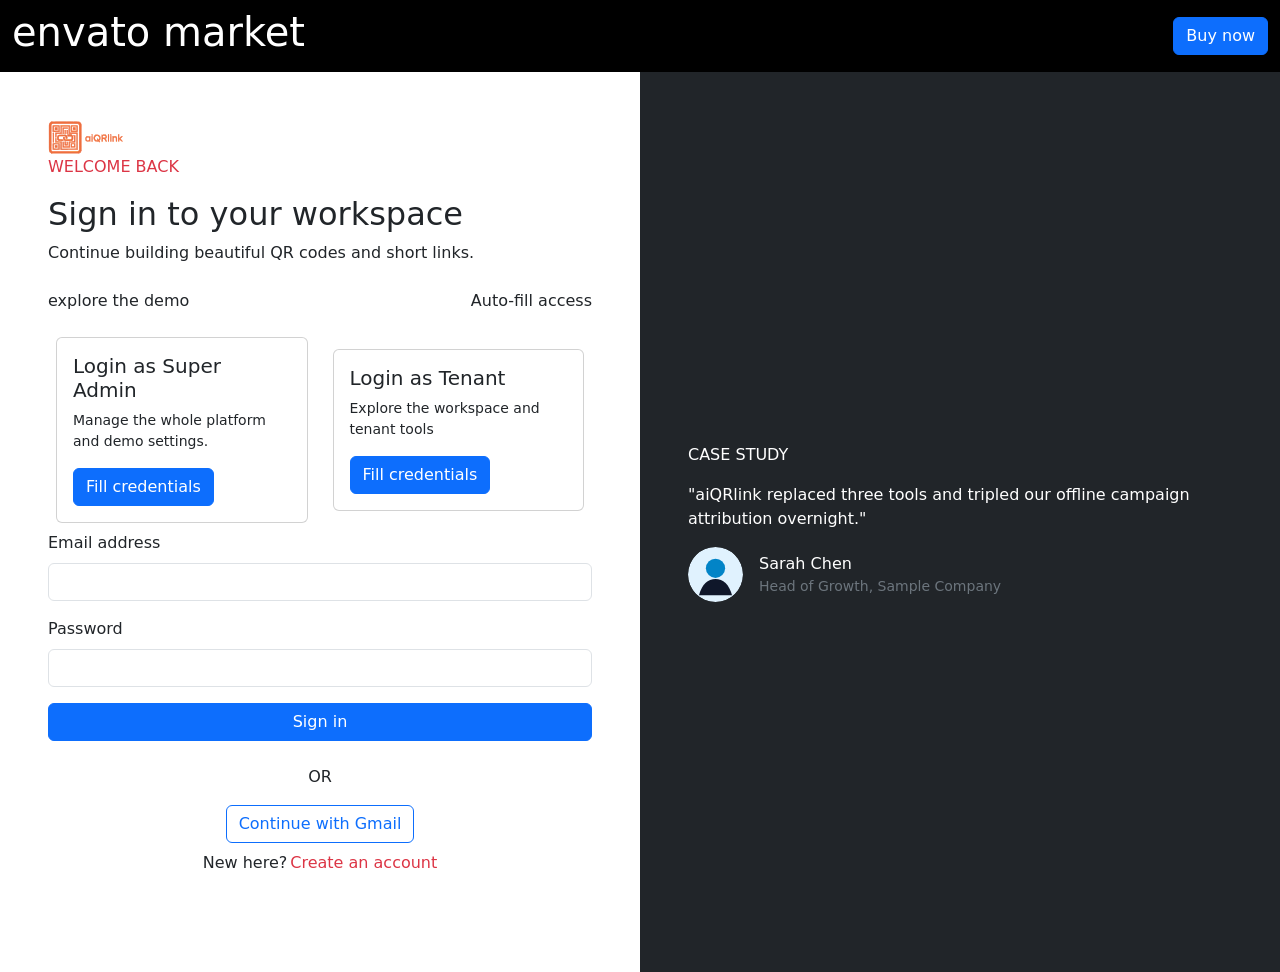
==== session 8 task/bootstrap.html @ 475eee12 "Add session 8 task" ====
<!DOCTYPE html>
<html lang="en">

<head>
    <meta charset="UTF-8">
    <meta name="viewport" content="width=device-width, initial-scale=1.0">
    <title>Document</title>
    <link href="https://cdn.jsdelivr.net/npm/bootstrap@5.3.8/dist/css/bootstrap.min.css" rel="stylesheet"
        integrity="sha384-sRIl4kxILFvY47J16cr9ZwB07vP4J8+LH7qKQnuqkuIAvNWLzeN8tE5YBujZqJLB" crossorigin="anonymous">
    <link rel="stylesheet" href="style.css">

</head>

<body>
    <nav class="navbar navbar-light bg-light">
        <div class="container-fluid">
            <p class="h1 text-white">envato market</p>
            <div class="btn-group" role="group" aria-label="Basic example">
                <button type="button" class="btn btn-primary">Buy now</button>
            </div>
        </div>
    </nav>
    <section class="container-fluid">
        <div class="row">
            <div class="col-md-6 min-vh-100 bg-primery p-5">
                <img src="images/aiqrlink-logo (1).svg" alt="" style="height: 35px;">
                <div class="w-100">
                    <p class="text-danger">WELCOME BACK</p>
                    <h2 class="text-dark">Sign in to your workspace</h2>
                    <p class="mb-4">Continue building beautiful QR codes and short links.</p>
                    <div class="d-flex" style="justify-content: space-between;">
                        <p class="text-small">explore the demo</p>
                        <p>Auto-fill access</p>
                    </div>
                </div>
                <div class="d-flex p-2" style="gap: 25px; align-items: center;">
                    <div class="card" style="width: 25rem;">
                        <img src="" class="card-img-top" alt="">
                        <div class="card-body">
                            <h5 class="card-title">Login as Super Admin</h5>
                            <p class="card-text small">Manage the whole platform and demo settings.</p>
                            <a href="#" class="btn btn-primary">Fill credentials </a>
                        </div>
                    </div>
                    <div class="card" style="width: 25rem;">
                        <img src="" class="card-img-top" alt="">
                        <div class="card-body">
                            <h5 class="card-title">Login as Tenant</h5>
                            <p class="card-text small">Explore the workspace and tenant tools</p>
                            <a href="#" class="btn btn-primary">Fill credentials </a>
                        </div>
                    </div>
                </div>
                <form>
                    <div class="mb-3">
                        <label for="exampleInputEmail1" class="form-label">Email address</label>
                        <input type="email" class="form-control" id="exampleInputEmail1" aria-describedby="emailHelp">
                    </div>
                    <div class="mb-3">
                        <label for="exampleInputPassword1" class="form-label">Password</label>
                        <input type="password" class="form-control" id="exampleInputPassword1">
                    </div>
                    <div class="text-center">
                        <button type="submit" class="btn btn-primary text-center">Sign in</button>
                    </div>
                </form>
                <div class="text-center p-4">
                    <p>OR</p>
                    <button type="button" class="btn btn-outline-primary">Continue with Gmail</button>
                    <div class="d-flex p-2" style="justify-content: center; gap: 3px;">
                        <p>New here?</p>
                        <p class="text-danger">Create an account</p>
                    </div>
                </div>
            </div>
            <div class="col-6 min-vh-100 bg-dark d-flex align-items-center p-5">
                <div class="row">
                    <p class="text-white">CASE STUDY</p>
                    <p class="text-white">"aiQRlink replaced three tools and tripled our offline campaign
                        attribution
                        overnight."</p>
                    <div class="d-flex align-items-center gap-3">
                        <div>
                            <img src="images/avatar.svg" alt="Sarah Chen" style="height: 55px; width: 55px;"
                                class="rounded-circle">
                        </div>

                        <div>
                            <p class="text-white mb-0">Sarah Chen</p>
                            <p class="text-secondary mb-0 small">Head of Growth, Sample Company</p>
                        </div>
                    </div>
                </div>
            </div>

    </section>


    <script src="https://cdn.jsdelivr.net/npm/bootstrap@5.3.8/dist/js/bootstrap.bundle.min.js"
        integrity="sha384-FKyoEForCGlyvwx9Hj09JcYn3nv7wiPVlz7YYwJrWVcXK/BmnVDxM+D2scQbITxI"
        crossorigin="anonymous"></script>
</body>

</html>
---- session 8 task/style.css ----
.navbar {
    background-color: black!important;

}
.btn.btn-primary.text-center {
    width: 100%;
}
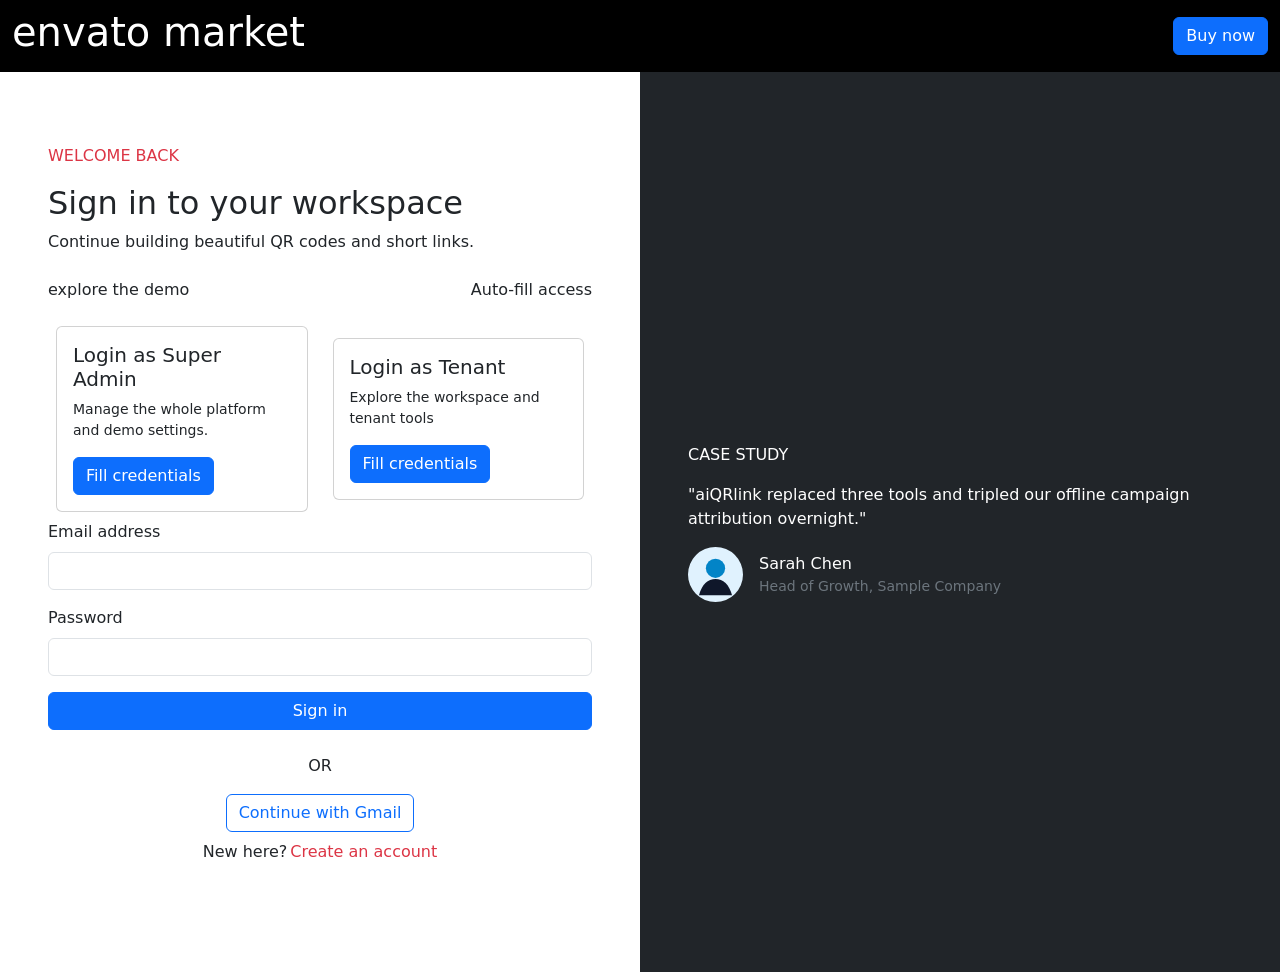
==== commit 4f42cab0: "Add session 8 task" ====
--- a/session 8 task/bootstrap.html
+++ b/session 8 task/bootstrap.html
@@ -81,8 +81,7 @@
                         overnight."</p>
                     <div class="d-flex align-items-center gap-3">
                         <div>
-                            <img src="images/avatar.svg" alt="Sarah Chen" style="height: 55px; width: 55px;"
-                                class="rounded-circle">
+                            <img src="images/avatar.svg" alt="" style="height: 55px;">
                         </div>
 
                         <div>
